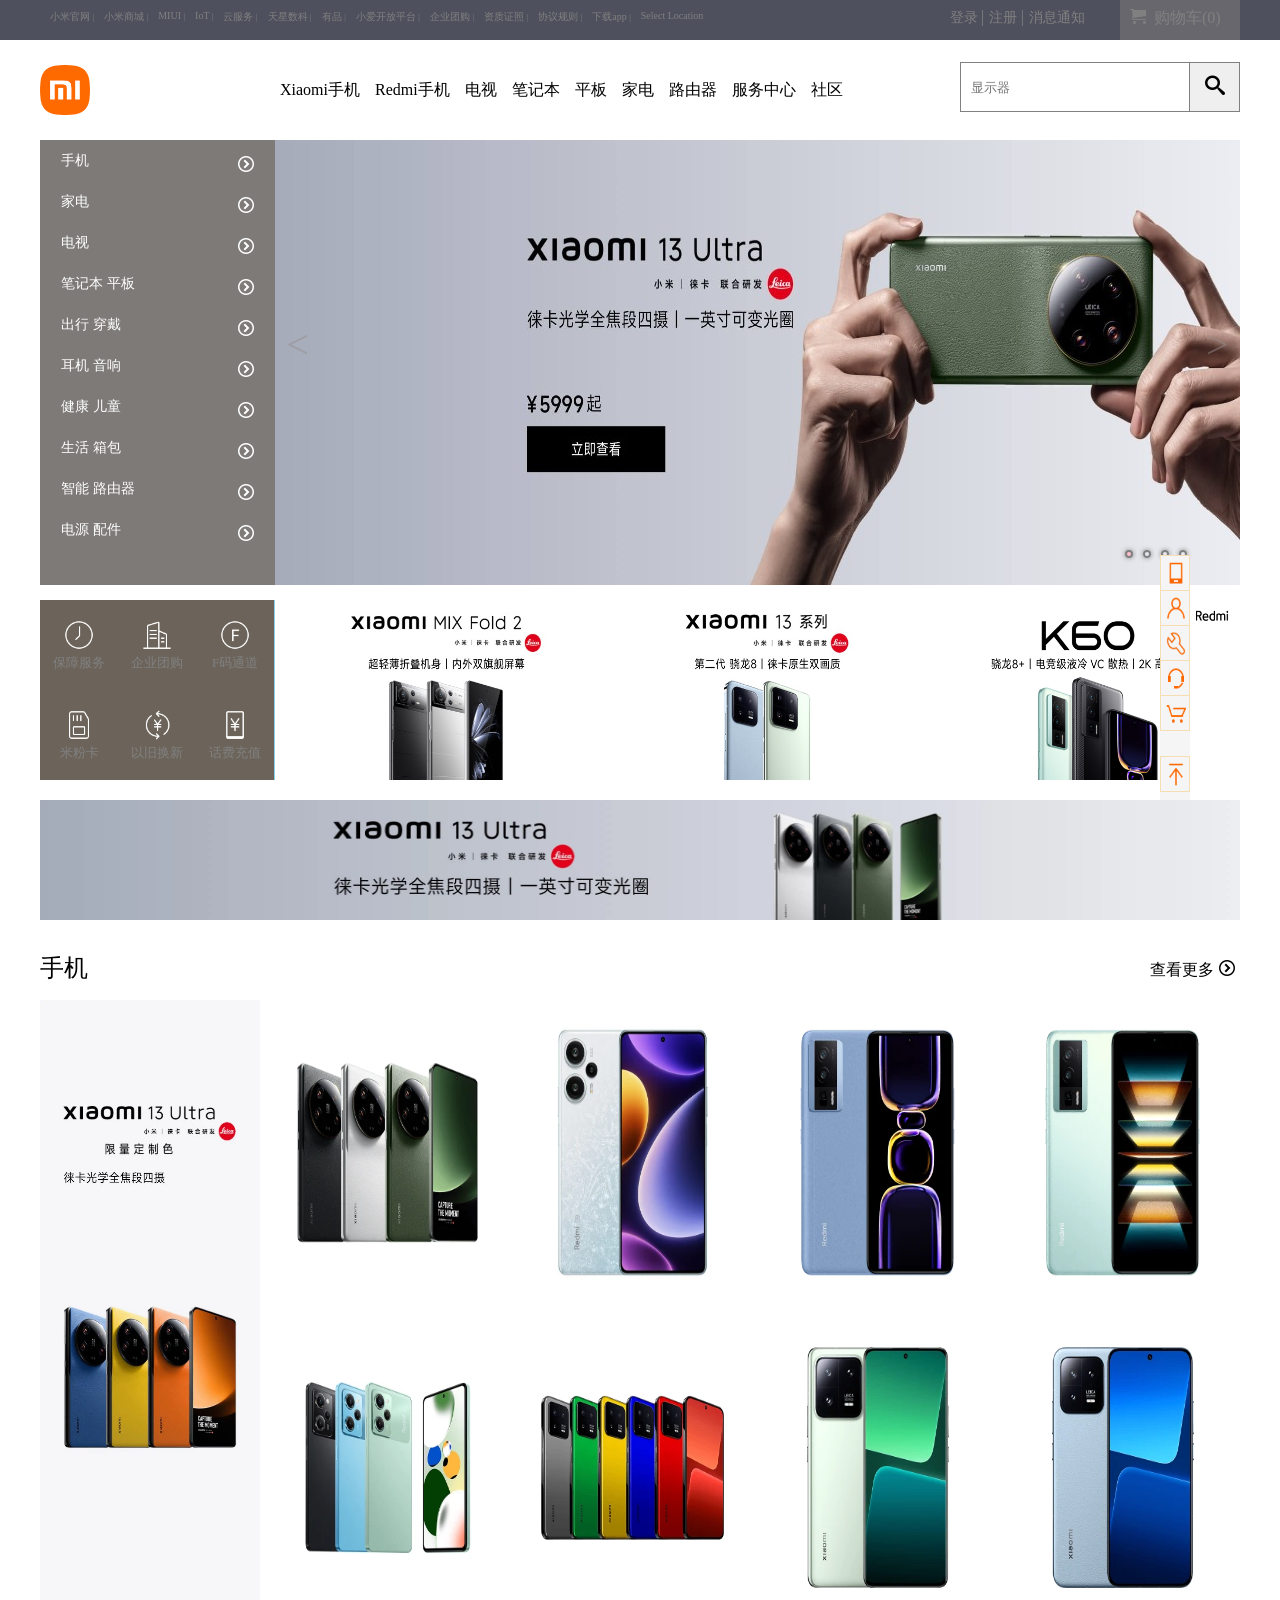
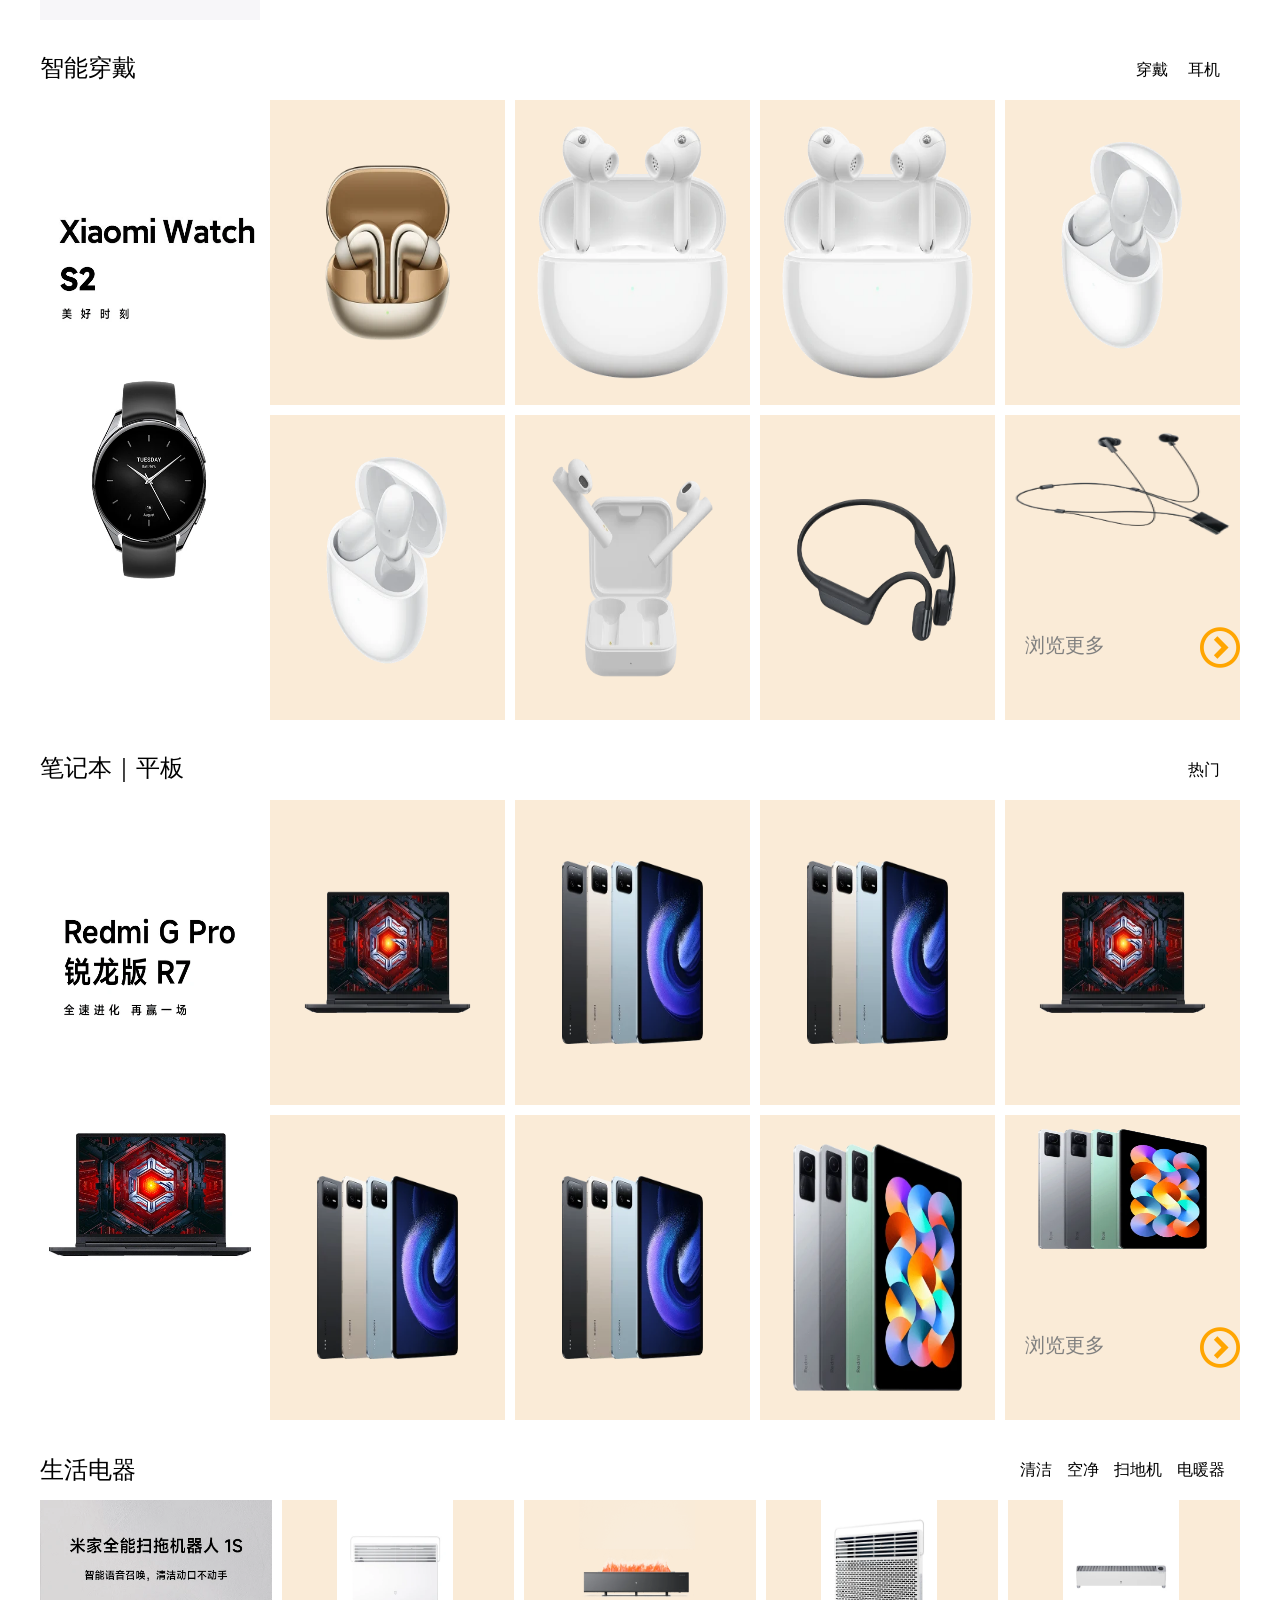
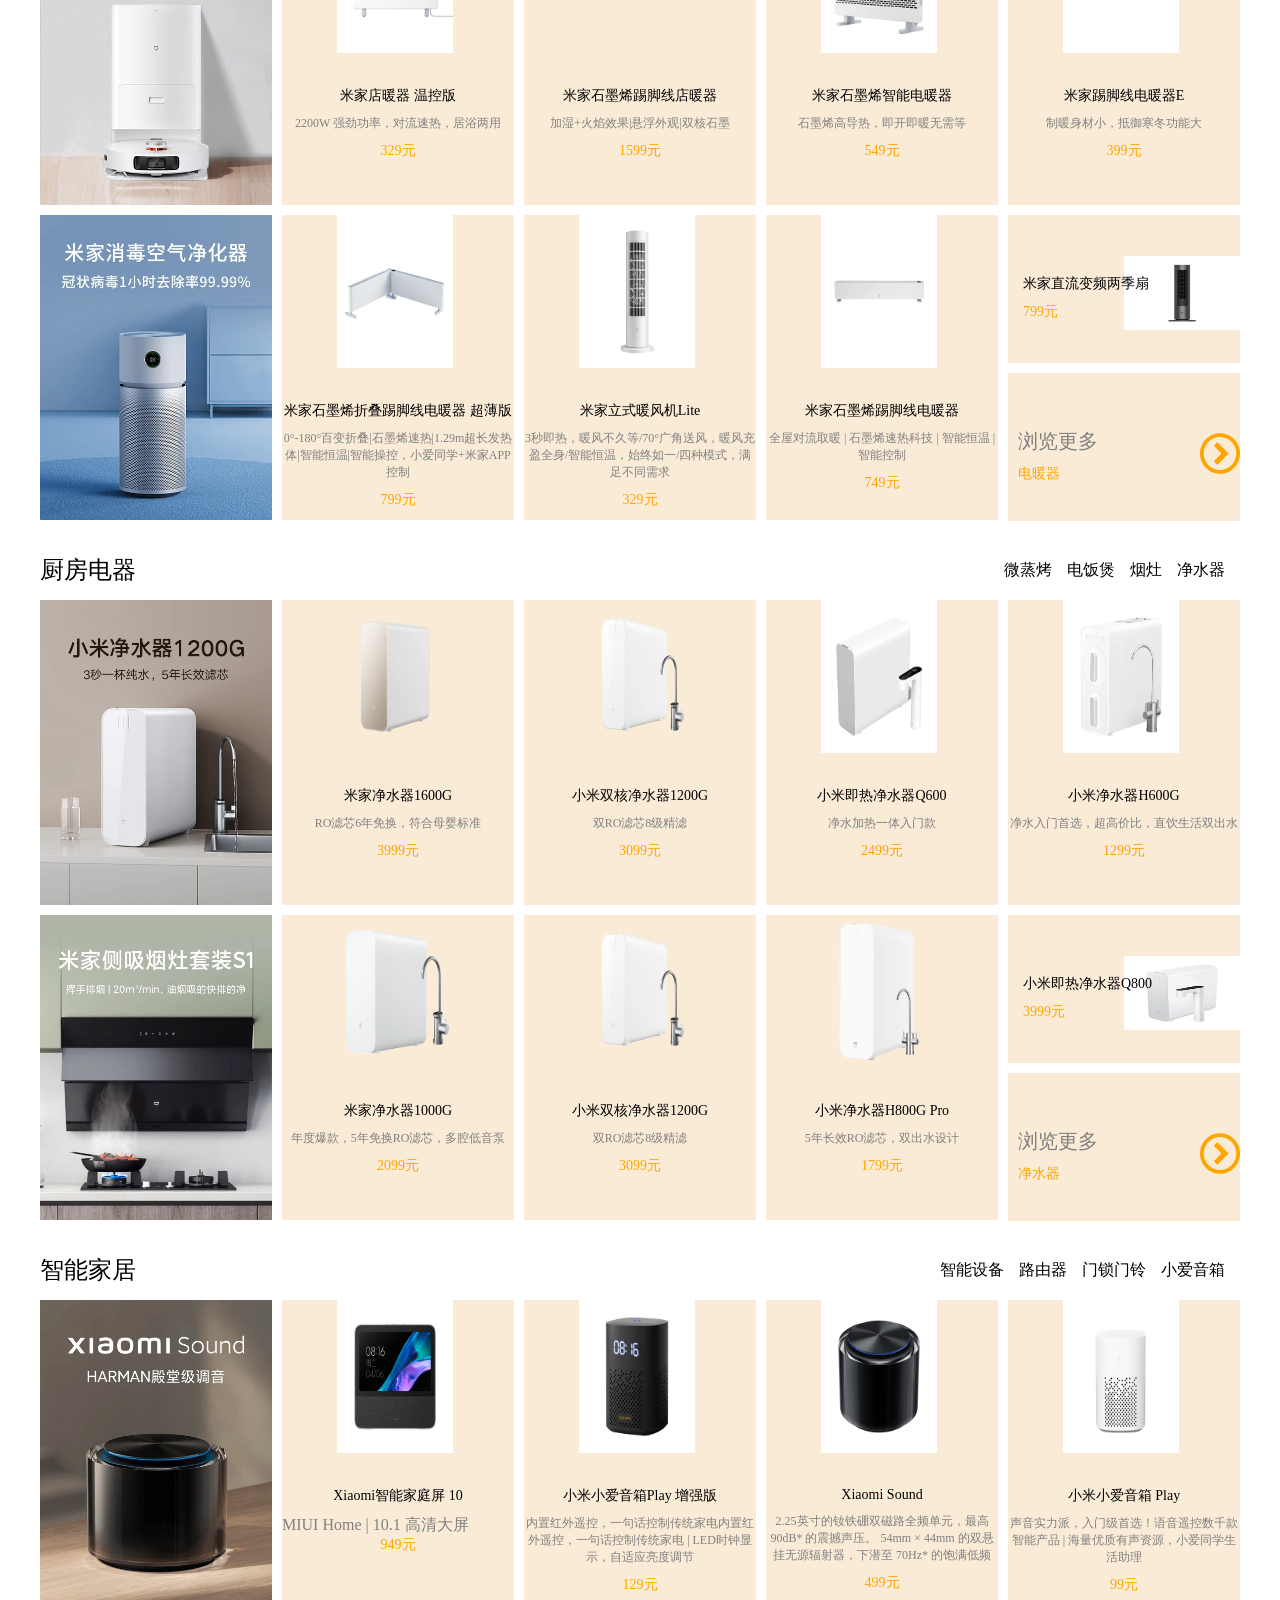
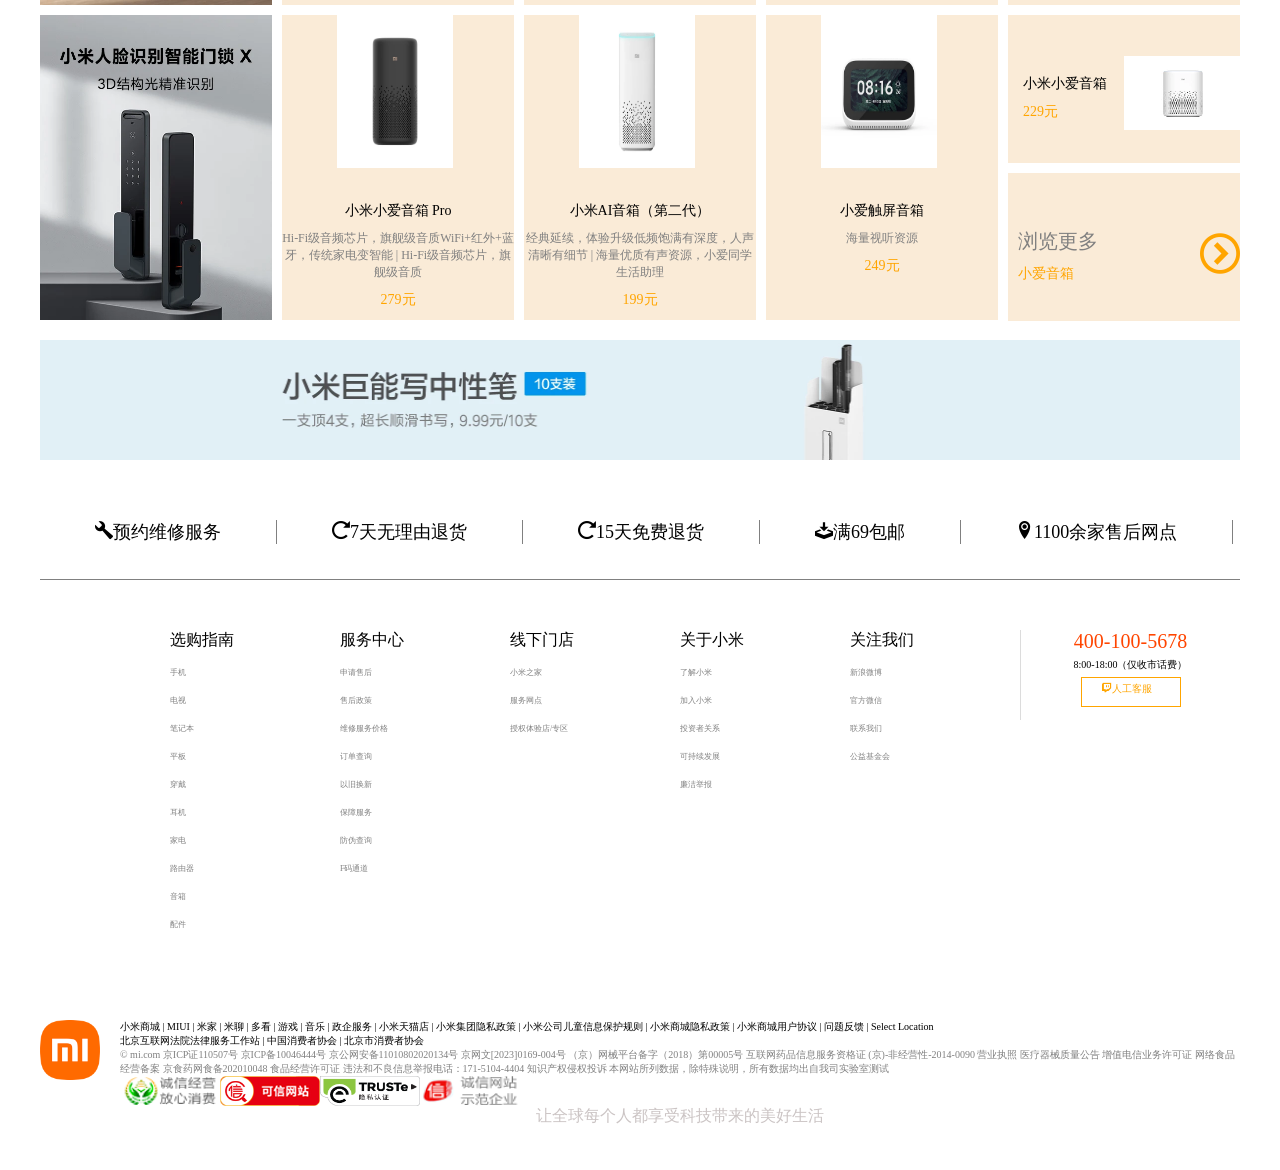
==== index.html @ 514ffabf "first add files first add files" ====
<!DOCTYPE html>
<html lang="en">
<head>
    <meta charset="UTF-8">
    <meta http-equiv="X-UA-Compatible" content="IE=edge">
    <meta name="viewport" content="width=device-width, initial-scale=1.0">
    <title>小米商城</title>
    <!-- favicon图标的制作和引入 -->
    <link rel="shortcut icon" href="favicon.ico" />
    <!-- 引入css -->
    <link rel="stylesheet" href="css/base.css">
    <link rel="stylesheet" href="css/common.css">
    <style>
        
    </style>
</head>
<body>
    <!-- 第一行：快捷导航 -->
    <div class="shortcut">
        <div class="w shortcut-center">
            <div class="shortcut-left">
                <ul>
                    <li><a href="#">小米官网 </a>|</li>
                    <li><a href="#">小米商城 </a>|</li>
                    <li><a href="#">MIUI </a>|</li>
                    <li><a href="#">IoT </a>|</li>
                    <li><a href="#">云服务 </a>|</li>
                    <li><a href="#">天星数科 </a>|</li>
                    <li><a href="#">有品 </a>|</li>
                    <li><a href="#">小爱开放平台 </a>|</li>
                    <li><a href="#">企业团购 </a>|</li>
                    <li><a href="#">资质证照 </a>|</li>
                    <li><a href="#">协议规则 </a>|</li>
                    <li><a href="#">下载app </a>|</li>
                    <li><a href="#">Select Location </a></li>
                </ul>
            </div>
             
            <div class="shortcut-sign-in">
                <ul>
                    <li class="fl"><a href="register.html">登录 </a>|</li>
                    <li class="fl"><a href="register.html">注册 </a>|</li>
                    <li class="fl"><a href="#">消息通知</a></li>
                </ul>
            </div>
            
            <div class="shortcut-shopping">
                <a href="#"></a>
            </div> 
        </div>
    </div>
        
    <!-- 第二行：header 头部 -->
    <header class="header w">
        <div class="logo">
            <a href="#"><img src="img/logo.png"></a>
        </div>

        <div class="hotwrods">
            <ul>
                <li><a href="#">Xiaomi手机</a></li>
                <li><a href="#">Redmi手机</a></li>
                <li><a href="#">电视</a></li>
                <li><a href="#">笔记本</a></li>
                <li><a href="#">平板</a></li>
                <li><a href="#">家电</a></li>
                <li><a href="#">路由器</a></li>
                <li><a href="#">服务中心</a></li>
                <li><a href="#">社区</a></li>
            </ul>
        </div>
        <div class="search">
            <form>
                <input type="text" name="search" placeholder="显示器">
                <button></button>
            </form>
        </div>

        <div class="header-sklip">
            <ul>
                <li>
                    <a href="#">
                        <img src="img/下滑菜单/sklip1.webp">
                        <p>Xiaomi 13 Ultra 限量定制色</p>
                        <p>6499元</p>
                    </a>
                </li>
                <li>
                    <a href="#">
                        <img src="img/下滑菜单/sklip2.webp">
                        <p>Xiaomi 13 Ultra</p>
                        <p>5999元</p>
                    </a>
                </li>
                <li>
                    <a href="#">
                        <img src="img/下滑菜单/sklip3.webp">
                        <p>Xiaomi 13</p>
                        <p>3999元</p>
                    </a>
                </li>
                <li>
                    <a href="#">
                        <img src="img/下滑菜单/sklip4.webp">
                        <p>Xiaomi 13 Pro</p>
                        <p>5399元</p>
                    </a>
                </li>
                <li>
                    <a href="#">
                        <img src="img/下滑菜单/sklip5.webp">
                        <p>Xiaomi MIX Fold</p>
                        <p>8999元</p>
                    </a>
                </li>
                <li>
                    <a href="#">
                        <img src="img/下滑菜单/sklip6.webp">
                        <p>Xiaomi Civi 2</p>
                        <p>2999元</p>
                    </a>
                </li>
            </ul>
        </div>
    </header>

    <!-- 第三行：nav导航 -->
    <nav class="nav w">
        <div class="nav-words">
            <ul>
                <li><a href="#">手机</a></li>
                <li><a href="#">家电</a></li>
                <li><a href="#">电视</a></li>
                <li><a href="#">笔记本 平板</a></li>
                <li><a href="#">出行 穿戴</a></li>
                <li><a href="#">耳机 音响</a></li>
                <li><a href="#">健康 儿童</a></li>
                <li><a href="#">生活 箱包</a></li>
                <li><a href="#">智能 路由器</a></li>
                <li><a href="#">电源 配件</a></li>
            </ul>
            </div>
        </div>

        <div class="nav-bg">
            <a href="#">
                <div class="box1 fl">&lt;</div>
                <div class="box2 fr">&gt;</div>
                <ul>
                    <li></li>
                    <li></li>
                    <li></li>
                    <li></li>
                </ul>
            </a>
        </div>
    </nav>

    <!-- 第四行：服务 -->
    <div class="service w">
        <div class="service-left">
            <ul>
                <li><a href="#"><img src="img/手机/保障服务.png"><br>保障服务</a></li>
                <li><a href="#"><img src="img/手机/企业团购.png"><br>企业团购</a></li>
                <li><a href="#"><img src="img/手机/F码通道.png"><br>F码通道</a></li>
                <li><a href="#"><img src="img/手机/米粉卡.png"><br>米粉卡</a></li>
                <li><a href="#"><img src="img/手机/以旧换新.png"><br>以旧换新</a></li>
                <li><a href="#"><img src="img/手机/话费充值.png"><br>话费充值</a></li>
            </ul>
        </div>

        <div class="service-right">
            <div><a href="#"><img src="img/手机/手机1.jpeg"></a></div>
            <div><a href="#"><img src="img/手机/手机2.jpeg"></a></div>
            <div><a href="#"><img src="img/手机/手机3.jpeg"></a></div>
        </div>
    </div>

    <!-- 第五行：长手机条(内容分隔图片) -->
    <div class="divide w">
        <a href="#"><img src="img/手机/手机4.webp" alt=""></a>
    </div>

    <!-- 第六行：手机专栏   商品 -->
    <div class="goods w">
        <div class="title1">
            <h2>手机 <a href="#">查看更多</a></h2>
        </div>

        <div class="gooods-box1">
            <div class="box1-left">
                <a href="#"><img src="img/手机/手机5.webp" alt=""></a>
            </div>
            <div class="box1-right">
                <div><a href="#"><img src="img/手机/手机6.webp"></a></div>
                <div><a href="#"><img src="img/手机/手机7.webp"></a></div>
                <div><a href="#"><img src="img/手机/手机8.webp"></a></div>
                <div><a href="#"><img src="img/手机/手机9.webp"></a></div>
                <div><a href="#"><img src="img/手机/手机10.webp"></a></div>
                <div><a href="#"><img src="img/手机/手机11.webp"></a></div>
                <div><a href="#"><img src="img/手机/手机12.webp"></a></div>
                <div><a href="#"><img src="img/手机/手机13.webp"></a></div>
            </div>
        </div>
    </div>

    <!-- 第七行：智能穿戴 -->
    <div class="goods w">
        <div class="title2">
            <h2>智能穿戴
                <a href="#">耳机</a>
                <a href="#">穿戴</a>
            </h2>
        </div>
    
        <div class="gooods-box2">
            <div class="box2-left">
                <a href="#"><img src="img/智能穿戴/智能穿戴1.png" alt=""></a>
            </div>
            <div class="box2-right">
                <div class="box2-right-small"><a href="#"><img src="img/智能穿戴/智能穿戴2.png"></a></div>
                <div class="box2-right-small"><a href="#"><img src="img/智能穿戴/智能穿戴3.png"></a></div>
                <div class="box2-right-small"><a href="#"><img src="img//智能穿戴/智能穿戴3.png"></a></div>
                <div class="box2-right-small"><a href="#"><img src="img//智能穿戴/智能穿戴5.png"></a></div>
                <div class="box2-right-small"><a href="#"><img src="img//智能穿戴/智能穿戴5.png"></a></div>
                <div class="box2-right-small"><a href="#"><img src="img//智能穿戴/智能穿戴7.webp"></a></div>
                <div class="box2-right-small"><a href="#"><img src="img//智能穿戴/智能穿戴8.webp"></a></div>
                <div class="box2-right-small">
                    <div class="box2-right-small-last1"><a href="#"><img src="img/智能穿戴/智能穿戴9.webp"></a></div>
                    <div class="box2-right-small-last2">
                        <div><a href="#">浏览更多</a></div>
                    </div>
                </div>
            </div>
        </div>
    </div>

    <!-- 第八行：笔记本｜平板 -->
    <div class="goods w">
        <div class="title2">
            <h2>笔记本｜平板
                <a href="#">热门</a>
            </h2>
        </div>
    
        <div class="gooods-box2">
            <div class="box2-left">
                <a href="#"><img src="img/笔记本、平板/笔记本、平板1.webp" alt=""></a>
            </div>
            <div class="box2-right">
                <div class="box2-right-small"><a href="#"><img src="img/笔记本、平板/笔记本、平板2.webp"></a></div>
                <div class="box2-right-small"><a href="#"><img src="img/笔记本、平板/笔记本、平板3.webp"></a></div>
                <div class="box2-right-small"><a href="#"><img src="img/笔记本、平板/笔记本、平板4.webp"></a></div>
                <div class="box2-right-small"><a href="#"><img src="img/笔记本、平板/笔记本、平板2.webp"></a></div>
                <div class="box2-right-small"><a href="#"><img src="img/笔记本、平板/笔记本、平板3.webp"></a></div>
                <div class="box2-right-small"><a href="#"><img src="img/笔记本、平板/笔记本、平板4.webp"></a></div>
                <div class="box2-right-small"><a href="#"><img src="img/笔记本、平板/笔记本、平板8.webp"></a></div>
                <div class="box2-right-small">
                    <div class="box2-right-small-last1"><a href="#"><img src="img/笔记本、平板/笔记本、平板8.webp"></a></div>
                    <div class="box2-right-small-last2">
                        <div><a href="#">浏览更多</a></div>
                    </div>
                </div>
            </div>
        </div>
    </div>

    <!-- 第九行：家电 -->
    <!-- 第十行：生活电器 -->
    <div class="goods w">
        <div class="title-商品">
            <h2 >生活电器
                <a href="#">电暖器</a>
                <a href="#">扫地机</a>
                <a href="#">空净</a>
                <a href="#">清洁</a>
            </h2>
        </div>
        <div class="goods-content">
            <div class="small-total"><a href="#"><img src="img/生活电器/生活电器1.webp"></a></div>
            <div class="content-box">
                <a href="#">
                    <img src="img/生活电器/生活电器2.webp">
                    <h3>米家店暖器 温控版</h3>
                    <p>2200W 强劲功率，对流速热，居浴两用</p>
                    <p>329元</p>
                </a>
            </div>
            <div class="content-box">
                <a href="#"><img src="img/生活电器/生活电器3.webp">
                    <h3>米家石墨烯踢脚线店暖器</h3>
                    <p>加湿+火焰效果|悬浮外观|双核石墨</p>
                    <p>1599元</p>
                </a>
            </div>
            <div class="content-box">
                <a href="#"><img src="img/生活电器/生活电器4.webp">
                    <h3>米家石墨烯智能电暖器</h3>
                    <p>石墨烯高导热，即开即暖无需等</p>
                    <p>549元</p>
                </a>
            </div>
            <div class="content-box">
                <a href="#"><img src="img/生活电器/生活电器5.webp">
                    <h3>米家踢脚线电暖器E</h3>
                    <p>制暖身材小，抵御寒冬功能大</p>
                    <p>399元</p>
                </a>
            </div>
            <div class="small-total"><a href="#"><img src="img/生活电器/生活电器6.webp"></a></div>
            <div class="content-box">
                <a href="#"><img src="img/生活电器/生活电器7.webp">
                    <h3>米家石墨烯折叠踢脚线电暖器 超薄版</h3>
                    <p>0°-180°百变折叠|石墨烯速热|1.29m超长发热体|智能恒温|智能操控，小爱同学+米家APP控制</p>
                    <p>799元</p>
                </a>
            </div>
            <div class="content-box">
                <a href="#"><img src="img/生活电器/生活电器8.webp">
                    <h3>米家立式暖风机Lite</h3>
                    <p>3秒即热，暖风不久等/70°广角送风，暖风充盈全身/智能恒温，始终如一/四种模式，满足不同需求</p>
                    <p>329元</p>
                </a>
            </div>
            <div class="content-box">
                <a href="#"><img src="img/生活电器/生活电器9.webp">
                    <h3>米家石墨烯踢脚线电暖器</h3>
                    <p>全屋对流取暖 | 石墨烯速热科技 | 智能恒温 | 智能控制</p>
                    <p>749元</p>
                </a>
            </div>
            <div class="content-box">
                <div class="content-box-div1">
                    <a href="#">
                        <p>米家直流变频两季扇</p>
                        <p>799元</p>
                        <img src="img/生活电器/生活电器10.webp">
                    </a>
                </div>
                <div class="content-box-div2">
                    <a href="#">
                        <p>浏览更多</p>
                        <p>电暖器</p>
                    </a>
                </div>
            </div>
        </div>
    </div>
    <!-- 第十一行：厨房电器 -->
    <div class="goods w">
        <div class="title-商品">
            <h2>厨房电器
                <a href="#">净水器</a>
                <a href="#">烟灶</a>
                <a href="#">电饭煲</a>
                <a href="#">微蒸烤</a>
            </h2>
        </div>
        <div class="goods-content">
            <div class="small-total"><a href="#"><img src="img/厨房电器/厨房电器1.webp"></a></div>
            <div class="content-box">
                <a href="#">
                    <img src="img/厨房电器/厨房电器2.webp">
                    <h3>米家净水器1600G</h3>
                    <p>RO滤芯6年免换，符合母婴标准</p>
                    <p>3999元</p>
                </a>
            </div>
            <div class="content-box">
                <a href="#"><img src="img/厨房电器/厨房电器3.webp">
                    <h3>小米双核净水器1200G</h3>
                    <p>双RO滤芯8级精滤</p>
                    <p>3099元</p>
                </a>
            </div>
            <div class="content-box">
                <a href="#"><img src="img/厨房电器/厨房电器4.webp">
                    <h3>小米即热净水器Q600</h3>
                    <p>净水加热一体入门款</p>
                    <p>2499元</p>
                </a>
            </div>
            <div class="content-box">
                <a href="#"><img src="img/厨房电器/厨房电器5.webp">
                    <h3>小米净水器H600G</h3>
                    <p>净水入门首选，超高价比，直饮生活双出水</p>
                    <p>1299元</p>
                </a>
            </div>
            <div class="small-total"><a href="#"><img src="img/厨房电器/厨房电器6.webp"></a></div>
            <div class="content-box">
                <a href="#"><img src="img/厨房电器/厨房电器7.webp">
                    <h3>米家净水器1000G</h3>
                    <p>年度爆款，5年免换RO滤芯，多腔低音泵</p>
                    <p>2099元</p>
                </a>
            </div>
            <div class="content-box">
                <a href="#"><img src="img/厨房电器/厨房电器8.webp">
                    <h3>小米双核净水器1200G</h3>
                    <p>双RO滤芯8级精滤</p>
                    <p>3099元</p>
                </a>
            </div>
            <div class="content-box">
                <a href="#"><img src="img/厨房电器/厨房电器9.webp">
                    <h3>小米净水器H800G Pro</h3>
                    <p>5年长效RO滤芯，双出水设计</p>
                    <p>1799元</p>
                </a>
            </div>
            <div class="content-box">
                <div class="content-box-div1">
                    <a href="#">
                        <p>小米即热净水器Q800</p>
                        <p>3999元</p>
                        <img src="img/厨房电器/厨房电器10.webp">
                    </a>
                </div>
                <div class="content-box-div2">
                    <a href="#">
                        <p>浏览更多</p>
                        <p>净水器</p>
                    </a>
                </div>
            </div>
        </div>
    </div>
    <!-- 第十二行：智能家居 -->
    <div class="goods w">
        <div class="title-商品">
            <h2>智能家居
                <a href="#">小爱音箱</a>
                <a href="#">门锁门铃</a>
                <a href="#">路由器</a>
                <a href="#">智能设备</a>
            </h2>
        </div>
        <div class="goods-content">
            <div class="small-total"><a href="#"><img src="img/智能家居/智能家居1.webp"></a></div>
            <div class="content-box">
                <a href="#">
                    <img src="img/智能家居/智能家居2.webp">
                    <h3>Xiaomi智能家庭屏 10</h3>
                    <p></p>MIUI Home | 10.1 高清大屏
                    <p>949元</p>
                </a>
            </div>
            <div class="content-box">
                <a href="#"><img src="img/智能家居/智能家居3.webp">
                    <h3>小米小爱音箱Play 增强版</h3>
                    <p>内置红外遥控，一句话控制传统家电内置红外遥控，一句话控制传统家电 | LED时钟显示，自适应亮度调节</p>
                    <p>129元</p>
                </a>
            </div>
            <div class="content-box">
                <a href="#"><img src="img/智能家居/智能家居4.webp">
                    <h3>Xiaomi Sound</h3>
                    <p>2.25英寸的钕铁硼双磁路全频单元，最高 90dB* 的震撼声压。
                    54mm × 44mm 的双悬挂无源辐射器，下潜至 70Hz* 的饱满低频</p>
                    <p>499元</p>
                </a>
            </div>
            <div class="content-box">
                <a href="#"><img src="img/智能家居/智能家居5.webp">
                    <h3>小米小爱音箱 Play</h3>
                    <p>声音实力派，入门级首选！语音遥控数千款智能产品 | 海量优质有声资源，小爱同学生活助理</p>
                    <p>99元</p>
                </a>
            </div>
            <div class="small-total"><a href="#"><img src="img/智能家居/智能家居6.webp"></a></div>
            <div class="content-box">
                <a href="#"><img src="img/智能家居/智能家居7.webp">
                    <h3>小米小爱音箱 Pro</h3>
                    <p>Hi-Fi级音频芯片，旗舰级音质WiFi+红外+蓝牙，传统家电变智能 | Hi-Fi级音频芯片，旗舰级音质</p>
                    <p>279元</p>
                </a>
            </div>
            <div class="content-box">
                <a href="#"><img src="img/智能家居/智能家居8.webp">
                    <h3>小米AI音箱（第二代）</h3>
                    <p>经典延续，体验升级低频饱满有深度，人声清晰有细节 | 海量优质有声资源，小爱同学生活助理</p>
                    <p>199元</p>
                </a>
            </div>
            <div class="content-box">
                <a href="#"><img src="img/智能家居/智能家居9.webp">
                    <h3>小爱触屏音箱</h3>
                    <p>海量视听资源</p>
                    <p>249元</p>
                </a>
            </div>
            <div class="content-box">
                <div class="content-box-div1">
                    <a href="#">
                        <p>小米小爱音箱</p>
                        <p>229元</p>
                        <img src="img/智能家居/智能家居10.webp">
                    </a>
                </div>
                <div class="content-box-div2">
                    <a href="#">
                        <p>浏览更多</p>
                        <p>小爱音箱</p>
                    </a>
                </div>
            </div>
        </div>
    </div>

    <!-- 第十三行：小米巨能写中性笔(内容分隔图片) -->
    <div class="divide w">
        <a href="#"><img src="img/pen.webp" alt=""></a>
    </div>

    <!-- 第十四行：尾部footer -->
    <div class="footer w">
        <!-- 底部服务模块 -->
        <div class="mod_service">
            <div>
                <ul>
                    <li><a href="#">预约维修服务</a></li>
                    <li><a href="#">7天无理由退货</a></li>
                    <li><a href="#">15天免费退货</a></li>
                    <li><a href="#">满69包邮</a></li>
                    <li><a href="#">1100余家售后网点</a></li>
                </ul>
            </div>
        </div>

        <!-- 底部帮助模块 -->
        <div class="mod_help">
            <dl class="col-links">
                <dt>选购指南</dt>
                <dd><a href="#">手机</a></dd>
                <dd><a href="#">电视</a></dd>
                <dd><a href="#">笔记本</a></dd>
                <dd><a href="#">平板</a></dd>
                <dd><a href="#">穿戴</a></dd>
                <dd><a href="#">耳机</a></dd>
                <dd><a href="#">家电</a></dd>
                <dd><a href="#">路由器</a></dd>
                <dd><a href="#">音箱</a></dd>
                <dd><a href="#">配件</a></dd>
            </dl>

            <dl class="col-links">
                <dt>服务中心</dt>
                <dd><a href="#">申请售后</a></dd>
                <dd><a href="#">售后政策</a></dd>
                <dd><a href="#">维修服务价格</a></dd>
                <dd><a href="#">订单查询</a></dd>
                <dd><a href="#">以旧换新</a></dd>
                <dd><a href="#">保障服务</a></dd>
                <dd><a href="#">防伪查询</a></dd>
                <dd><a href="#">F码通道</a></dd>
            </dl>

            <dl class="col-links">
                <dt>线下门店</dt>
                <dd><a href="#">小米之家</a></dd>
                <dd><a href="#">服务网点</a></dd>
                <dd><a href="#">授权体验店/专区</a></dd>
            </dl>

            <dl class="col-links">
                <dt>关于小米</dt>
                <dd><a href="#">了解小米</a></dd>
                <dd><a href="#">加入小米</a></dd>
                <dd><a href="#">投资者关系</a></dd>
                <dd><a href="#">可持续发展</a></dd>
                <dd><a href="#">廉洁举报</a></dd>
            </dl>
            
            <dl class="col-links">
                <dt>关注我们</dt>
                <dd><a href="#">新浪微博</a></dd>
                <dd><a href="#">官方微信</a></dd>
                <dd><a href="#">联系我们</a></dd>
                <dd><a href="#">公益基金会</a></dd>
            </dl>

            <div class="col-contact">
                <p>400-100-5678</p>
                <p>8:00-18:00（仅收市话费）</p>
                <div><a href="#">人工客服</a></div>
            </div>
        </div>

        <!-- 底部版权模块 -->
        <div class="mod_copyright">
            <div class="logo2"><img src="img/logo.png"></div>
            <div class="copyright-link">
                <p class="sites">
                    <a href="#">小米商城</a> |
                    <a href="#">MIUI</a> |
                    <a href="#">米家</a> |
                    <a href="#">米聊</a> |
                    <a href="#">多看</a> |
                    <a href="#">游戏</a> |
                    <a href="#">音乐</a> |
                    <a href="#">政企服务</a> |
                    <a href="#">小米天猫店</a> |
                    <a href="#">小米集团隐私政策</a> |
                    <a href="#">小米公司儿童信息保护规则</a> |
                    <a href="#">小米商城隐私政策</a> |
                    <a href="#">小米商城用户协议</a> |
                    <a href="#">问题反馈</a> |
                    <a href="#">Select Location</a>
                </p>
                <p class="sites">
                    <a href="#">北京互联网法院法律服务工作站</a> |
                    <a href="#">中国消费者协会</a> |
                    <a href="#">北京市消费者协会</a>
                </p>
                <p class="sites">
                    © mi.com 京ICP证110507号 京ICP备10046444号 京公网安备11010802020134号 京网文[2023]0169-004号
                    （京）网械平台备字（2018）第00005号 互联网药品信息服务资格证 (京)-非经营性-2014-0090 营业执照 医疗器械质量公告
                    增值电信业务许可证 网络食品经营备案 京食药网食备202010048 食品经营许可证
                    违法和不良信息举报电话：171-5104-4404 知识产权侵权投诉 本网站所列数据，除特殊说明，所有数据均出自我司实验室测试
                </p>
                <div class="copyright-imgs">
                    <a href="#"><img src="img/版权/copyright1.png"></a>
                    <a href="#"><img src="img/版权/copyright2.png"></a>
                    <a href="#"><img src="img/版权/copyright3.png"></a>
                    <a href="#"><img src="img/版权/copyright4.png"></a>
                </div>
                <p>让全球每个人都享受科技带来的美好生活</p>
            </div>
        </div>
    </div>
    
    <!-- 固定定位模块： -->
    <div class="fix-box">
        <ul>
            <li><a href="#"><img src="img/固定定位图片/固定1.png"></a></li>
            <li><a href="#"><img src="img/固定定位图片/固定2.png"></a></li>
            <li><a href="#"><img src="img/固定定位图片/固定3.png"></a></li>
            <li><a href="#"><img src="img/固定定位图片/固定4.png"></a></li>
            <li><a href="#"><img src="img/固定定位图片/固定5.png"></a></li>
            <li><a href="#"><img src="img/固定定位图片/固定6.png"></a></li>
        </ul>
    </div>
    
    
</body>
</html>
---- css/base.css ----
* {
    margin: 0;
    padding: 0;
    box-sizing: border-box;
}
input,
button {
    border: 0;
    outline: none;
}
a {
    color: gray;
    text-decoration: none;
}
li {
    list-style: none;
}

.w {
    width: 1200px;
    margin: 0 auto;
}
.fl {
    float: left;
}
.fr {
    float: right;
}


/* 第一行：快捷导航 */
.shortcut {
    width: 100%;
    height: 40px;
    background-color: rgb(78, 81, 93);
}
.shortcut-center {
    position: relative;
    height: 100%;
    /* background-color: blue; */
}
.shortcut .shortcut-left {
    position: absolute;
    top: 10px;
    /* background-color: pink; */
}
.shortcut .shortcut-left li {
    float: left;
    margin-left: 10px;
    font-size: 8px;
    color: gray;
}
.shortcut .shortcut-left li a {
    font-size: 10px;
    text-align: center;
}
.shortcut-sign-in {
    position: absolute;
    right: 150px;
    top: 8px;
}
.shortcut-sign-in li {
    float: left;
    margin-right: 5px;
    color: gray;
}
.shortcut-sign-in a {
    font-size: 14px;
}
.shortcut-shopping {
    position: relative;
    float: right;
    /* background-color: pink; */
    background-color: rgb(105, 103, 110);
    width: 120px;
    height: 100%;
}
.shortcut-shopping a::after {
    content: " 购物车(0)";
    font-family: 'icomoon';
}
.shortcut-shopping a {
    position: absolute;
    top: 8px;
    left: 10px;
}
.shortcut-shopping:hover {
    background-color: white;
}
.shortcut-center .shortcut-shopping a:hover {
    color: red;
}
.shortcut-center a:hover {
    color: white;
}


/* 第二行：header 头部 */
.header {
    position: relative;
    /* background-color: pink; */
    height: 100px;
}
.logo {
    position: absolute;
    top: 25px;
    /* background-color: skyblue; */
    width: 50px;
    height: 50px;
}
.logo img {
    width: 100%;
    height: 100%;
}
.header .hotwrods {
    position: absolute;
    left: 240px;
    top: 40px;
}
.header .hotwrods li {
    float: left;
    margin-right: 15px;
}
.header .hotwrods li a {
    color: black;
}
.header .hotwrods a:hover {
    color: orangered;
}
.search {
    position: absolute;
    top: 22px;
    right: 0;
    width: 280px;
    height: 50px;
    background-color: skyblue;
}
.search input {
    height: 50px;
    width: 230px;
    border: 1px gray solid;
    padding-left: 10px;
}
.search input:hover {
    border-color: orange;
}
.search button {
    float: right;
    width: 50px;
    height: 50px;
    border: 1px gray solid;
    font-size: 20px;
    border-left: 0;
}
.search button::after {
    content: "";
    font-family: 'icomoon';
}
.search button:hover {
    background-color: orange;
    color: white;
}

.header-sklip {
    position: absolute;
    top: 100px;
    width: 100%;
    background-color: whitesmoke;
    height: 0px;
    overflow: hidden;
    transition: all .5s;
}

.header:hover .header-sklip {
    overflow: hidden;
    height: 200px;
    border-top: 1px solid gray;
}

.header-sklip ul {
    transition: all .5s;
}

.header-sklip ul li {
    float: left;
    width: 100px;
    height: 200px;
    /* background-color: pink; */
    margin: 0 50px;
}

.header-sklip ul li img {
    width: 200px;
    height: 140px;
    border-right: 1px solid gray;
    margin-left: -40px;
}

.header-sklip ul li:nth-child(6) img {
    border-right: 0;
}

.header-sklip ul li p {
    display: inline-block;
    font-size: 12px;
    color: black;
    margin-left: 15px;
}

.header-sklip ul li p:last-child {
    color: orangered;
    margin-left: 25px;
}


/* 第三行：nav导航 */
.nav {
    height: 445px;
    background-color: skyblue;
}
.nav .nav-words {
    float: left;
    width: 235px;
    height: 100%;
    background-color: rgb(125, 122, 120)
}
.nav .nav-words li {
    padding: 11px;
}
.nav .nav-words li a {
    margin-left: 10px;
    color: white;
    font-size: 14px;
}
.nav .nav-words li:hover {
    background-color: orange;
}
.nav .nav-words a::after {
    content: "";
    font-family: 'icomoon';
    float: right;
    font-size: 16px;
    padding-top: 5px;
    padding-right: 10px;
}
.nav .nav-bg {
    float: right;
    width: 965px;
    height: 100%;
}
.nav .nav-bg a {
    float: right;
    width: 965px;
    height: 100%;
    background: url(../img/bg1.png);
    transition: all 8s;
    animation: bgBecome 15s linear infinite;
}
@keyframes bgBecome {
    0% {
        background: url(../img/bg1.png);
    }
    20% {
        background: url(../img/bg1.png);
    }
    25% {
        background: url(../img/bg2.png);
    }
    45% {
        background: url(../img/bg2.png);
    }
    50% {
        background: url(../img/bg3.png);
    }
    70% {
        background: url(../img/bg3.png);
    }
    75% {
        background: url(../img/bg4.png);
    }
    90% {
        background: url(../img/bg1.png);
    }
    100% {
        background: url(../img/bg1.png);
    }
}
.nav .nav-bg .box1,
.box2 {
    width: 45px;
    height: 80px;
    /* background-color: pink; */
    margin-top: 170px;
    font-size: 40px;
    text-align: center;
    line-height: 70px;
    color: rgb(150, 141, 141, .5);
}
.nav .nav-bg .box1:hover,
.box2:hover {
    background-color: rgb(150, 141, 141, .5);
    color: gray;
}
.nav .nav-bg ul {
    margin-left: 840px;
}
.nav .nav-bg li {
    float: left;
    margin-top: 410px;
    margin-left: 10px;
    width: 8px;
    height: 8px;
    border-radius: 4px;
    border: 2px solid gray;
    box-shadow: 0 0 5px;
}
.nav .nav-bg li:nth-child(1) {
    background-color: pink;
}


/* 第四行：服务 */
.service {
    height: 180px;
    margin-top: 15px;
    /* background-color: seashell; */
}
.service .service-left {
    float: left;
    width: 235px;
    height: 100%;
    background-color: skyblue;
}
.service .service-left li {
    float: left;
    width: 78px;
    height: 90px;
    background-color: rgb(108, 100, 90);
}
.service .service-left li img {
    width: 30px;
    margin-top: 20px;
}
.service .service-left li a {
    display: block;
    text-align: center;
    font-size: 13px;
}
.service-right {
    width: 965px;
    height: 100%;
    /* background-color: skyblue; */
    float: left;
}
.service-right div {
    float: left;
    width: 300px;
    height: 100%;
    background-color: pink;
    margin-left: 21px;
}
.service-right div img {
    width: 300px;
    height: 100%;
}
.service-right div img:hover {
    box-shadow: 0 0 10px 0 gray;
}
.service-left a:hover {
    color: white;
}


/* 第五行：长手机条(内容分隔图片)   第十三行：小米巨能写中性笔(内容分隔图片) */
.divide {
    margin-top: 20px;
    height: 120px;
    background-color: aqua;
}
.divide a img {
    width: 100%;
    height: 100%;
}


/* 第六行：手机专栏(商品) */
.goods {
    margin-top: 20px;
    height: 680px;
    /* background-color: blanchedalmond; */
}
.goods .title1,
.title2 {
    float: left;
    height: 60px;
    width: 100%;
    /* background-color: skyblue; */
}
.goods .title1 h2,
.title2 h2 {
    margin-top: 12px;
    font-weight: normal;
}
.goods .title1 a {
    float: right;
    margin-top: 8px;
    margin-right: 5px;
    font-size: 16px;
    color: black;
}
.goods .title1 a::after {
    content: "";
    font-family: 'icomoon';
    margin-left: 5px;
}
.goods .title1 a:hover {
    color: orangered;
}
.goods .gooods-box1 {
    float: left;
    width: 100%;
    height: 620px;
    /* background-color: pink; */
}

.gooods-box1 .box1-left {
    float: left;
    width: 220px;
    height: 620px;
    /* background-color: purple; */
}
.gooods-box1 .box1-right {
    float: left;
    margin-left: 10px;
    width: 970px;
    height: 100%;
    /* background-color: rebeccapurple; */
    /* 弹性布局： */
    display: flex;
    /* 水平平均对齐 */
    justify-content: space-between;
    /* 换行 */
    flex-wrap: wrap;
    /* 垂直平均对齐 */
    align-content: space-between;
}
.gooods-box1 .box1-right div {
    width: 235px;
    height: 305px;
    /* background-color: burlywood; */
}
.gooods-box1 img {
    width: 100%;
    height: 100%;
}
.gooods-box1 img:hover {
    box-shadow: 0 0 10px 0 gray;
}


/* 第七行：智能穿戴(商品)   第八行：笔记本｜平板(商品) */
.goods .title2 h2 a {
    float: right;
    margin-right: 20px;
    font-size: 16px;
    margin-top: 8px;
    color: black;
}
.goods .title2 h2 a:hover {
    color: orangered;
    text-decoration: underline;
}
.goods .gooods-box2 {
    float: left;
    width: 100%;
    height: 620px;
    /* background-color: pink; */
}
.gooods-box2 .box2-left {
    float: left;
    width: 220px;
    height: 620px;
    /* background-color: purple; */
}
.gooods-box2 .box2-right {
    float: left;
    /* margin-left: 10px; */
    width: 980px;
    height: 100%;
    /* background-color: rebeccapurple; */
}
.gooods-box2 .box2-right .box2-right-small {
    float: left;
    margin-left: 10px;
    width: 235px;
    height: 305px;
    /* background-color: pink; */
}
.gooods-box2 .box2-right .box2-right-small:nth-child(n+5) {
    margin-top: 10px;
}
.box2-right-small-last1,
.box2-right-small-last2 {
    width: 100%;
    height: 148px;
}
.box2-right-small-last2 {
    position: relative;
    margin-top: 9px;
    /* background-color: palegreen; */
}
.box2-right-small-last2 div {
    position: absolute;
    top: 50px;
    font-size: 20px;
    width: 100%;
    height: 50px;
    /* background-color: bisque; */
}
.box2-right-small-last2 div a {
    display: block;
    margin-left: 20px;
    margin-top: 10px;
}
.box2-right-small-last2 div a::after {
    content: "";
    font-family: 'icomoon';
    color: orange;
    font-size: 40px;
    float: right;
    margin-top: -5px;
}
.box2-left div,
.box2-right div {
    background-color: antiquewhite;
}
.gooods-box2 img {
    width: 100%;
    height: 100%;
}
.gooods-box2 img:hover,
.box2-right-small-last2:hover {
    box-shadow: 0 0 10px 0 gray;
}


/* 第十行：生活电器  第十一行：厨房电器  第十二行：智能家居 */
.title-商品 {
    width: 100%;
    height: 60px;
    /* background-color: skyblue; */
}
.title-商品 h2 {
    font-weight: normal;
    line-height: 60px;
}
.title-商品 a {
    float: right;
    font-size: 16px;
    margin-right: 15px;
    color: black;
}
.title-商品 a:hover {
    text-decoration: underline;
    color: orangered;
}
.goods-content {
    width: 100%;
    height: 620px;
    /* background-color: palevioletred; */
}
.goods-content .small-total,
.content-box {
    width: 232px;
    height: 305px;
    float: left;
    /* background-color: blue; */
}
.goods-content .content-box {
    margin-left: 10px;
}
.goods-content div {
    background-color: antiquewhite;
}
.goods-content div:nth-child(n-5) {
    margin-bottom: 10px;
}
.goods-content .content-box img {
    width: 50%;
    height: 50%;
    margin-left: 55px;
}
.goods-content .content-box h3 {
    font-size: 14px;
    text-align: center;
    margin-top: 30px;
    margin-bottom: 10px;
    color: black;
    font-weight: normal;
}
.goods-content .content-box p {
    font-size: 12px;
    text-align: center;
    margin-bottom: 10px;
}
.goods-content .content-box p:last-child {
    font-size: 14px;
    color: orange;
}
.goods-content .small-total img {
    width: 100%;
    height: 100%;
}
.goods-content div:hover {
    box-shadow: 0 0 12px gray;
}
.goods-content .content-box:last-child {
    background-color: transparent;
}
.goods-content .content-box:last-child:hover {
    box-shadow: 0 0 0 0;
}
.content-box .content-box-div1,
.content-box .content-box-div2 {
    width: 100%;
    height: 148px;
    /* background-color: pink; */
    overflow: hidden;
}
.content-box .content-box-div1 p {
    text-align: left;
    margin-left: 15px;
    color: orange;
    font-size: 14px;
}
.content-box-div1 p:nth-child(1) {
    margin-top: 60px;
    color: black;
}
.content-box-div1 img {
    margin-top: -75px;
    float: right;
}
.content-box .content-box-div2 a p {
    text-align: left;
    margin-left: 10px;
    font-size: 20px;
}
.content-box .content-box-div2 a p:nth-child(1) {
    margin-top: 55px;
}
.content-box-div2 a::after {
    content: "";
    font-family: 'icomoon';
    float: right;
    font-size: 40px;
    color: orange;
    margin-top: -60px;
}


/* 第十四行：尾部footer */
.footer {
    height: 680px;
    margin-top: 30px;
    /* background-color: antiquewhite; */
}
.mod_service {
    position: relative;
    width: 100%;
    height: 90px;
    /* background-color: palevioletred; */
    border-bottom: 1px solid gray;
}
.mod_service div {
    position: absolute;
    top: 30px;
    width: 100%;
    /* background-color: purple; */
}
.mod_service li {
    float: left;
    /* background-color: skyblue; */
    border-right: 1px solid gray;
}
.mod_service li a {
    font-size: 18px;
    color: black;
    padding-left: 55px;
    padding-right: 55px;
}
.mod_service li:nth-child(1) a::before {
    content: "";
    font-family: 'icomoon';
}
.mod_service li:nth-child(2) a::before {
    content: "";
    font-family: 'icomoon';
}
.mod_service li:nth-child(3) a::before {
    content: "";
    font-family: 'icomoon';
}
.mod_service li:nth-child(4) a::before {
    content: "";
    font-family: 'icomoon';
}
.mod_service li:nth-child(5) a::before {
    content: "";
    font-family: 'icomoon';
}
.mod_service a:hover {
    color: orange;
}
.mod_help {
    width: 100%;
    height: 400px;
    /* background-color: aqua; */
    overflow: hidden;
}
.mod_help .col-links {
    float: left;
    height: 100%;
    width: 170px;
    /* background-color: pink; */
    margin-top: 50px;
}
.mod_help .col-links:nth-child(1) {
    margin-left: 130px;
}
.mod_help .col-links dt {
    font-size: 16px;
}
.mod_help .col-links dd {
    margin-top: 10px;
}
.mod_help .col-links dd a {
    font-size: 8px;
}
.mod_help .col-links dd a:hover {
    color: orangered;
}
.mod_help .col-contact {
    float: left;
    margin-top: 50px;
    width: 220px;
    height: 90px;
    border-left: 1px gainsboro solid;
    /* background-color: aquamarine; */
}
.mod_help .col-contact p {
    text-align: center;
    margin-bottom: 5px;
}
.mod_help .col-contact p:nth-child(1) {

    color: orangered;
    font-size: 20px;
}
.mod_help .col-contact p:nth-child(2) {
    font-size: 10px;
}
.mod_help .col-contact div {
    margin: 0 auto;
    width: 100px;
    height: 30px;
    border: 1px solid orange;
    /* background-color: white; */
}
.mod_help .col-contact div a {
    font-size: 10px;
    color: orange;
    margin-left: 20px;
}
.mod_help .col-contact div a::before {
    content: "";
    font-family: 'icomoon';
}
.mod_help .col-contact div:hover a,
.mod_help .col-contact div:hover {
    background-color: orange;
    color: white;
}
.mod_copyright {
    margin-top: 40px;
    width: 100%;
    height: 150px;
    /* background-color: beige; */
}
.mod_copyright .logo2 {
    float: left;
    width: 60px;
    height: 60px;
}
.mod_copyright .logo2 img {
    width: 100%;
    height: 100%;
}
.copyright-link {
    width: 1120px;
    height: 100%;
    float: left;
    margin-left: 20px;
    /* background-color: pink; */
}
.copyright-link .sites {
    font-size: 10px;
}
.copyright-link .sites a {
    font-size: 10px;
    color: black;
}
.copyright-link .sites a:hover {
    color: orange;
}
.copyright-link .sites:nth-child(3) {
    color: gray;
}
.copyright-link .copyright-imgs {
    width: 100%;
    height: 30px;
}
.copyright-link .copyright-imgs img {
    float: left;
    width: 100px;
    height: 30px;
}
.copyright-link p:last-child {
    color: rgba(151, 138, 138, 0.5);
    font-size: 16px;
    text-align: center;
}


/* 固定定位模版： */
.fix-box {
    position: fixed;
    right: 90px;
    bottom: 100px;
    width: 30px;
    height: 245px;
    background-color: whitesmoke;
}
.fix-box li {
    border: 1px wheat solid;
}
.fix-box img {
    width: 20px;
    height: 25px;
    margin-left: 5px;
    margin-top: 5px;
}
.fix-box li:last-child {
    margin-top: 25px;
}
.fix-box li:nth-child(-n+4) {
    border-bottom: 0;
}
.fix-box li:hover {
    background-color: blue;
}
---- css/common.css ----
@font-face {
    font-family: 'icomoon';
    src: url('../fonts/icomoon.eot?kqqa7e');
    src: url('../fonts/icomoon.eot?kqqa7e#iefix') format('embedded-opentype'),
        url('../fonts/icomoon.ttf?kqqa7e') format('truetype'),
        url('../fonts/icomoon.woff?kqqa7e') format('woff'),
        url('../fonts/icomoon.svg?kqqa7e#icomoon') format('svg');
    font-weight: normal;
    font-style: normal;
    font-display: block;
}
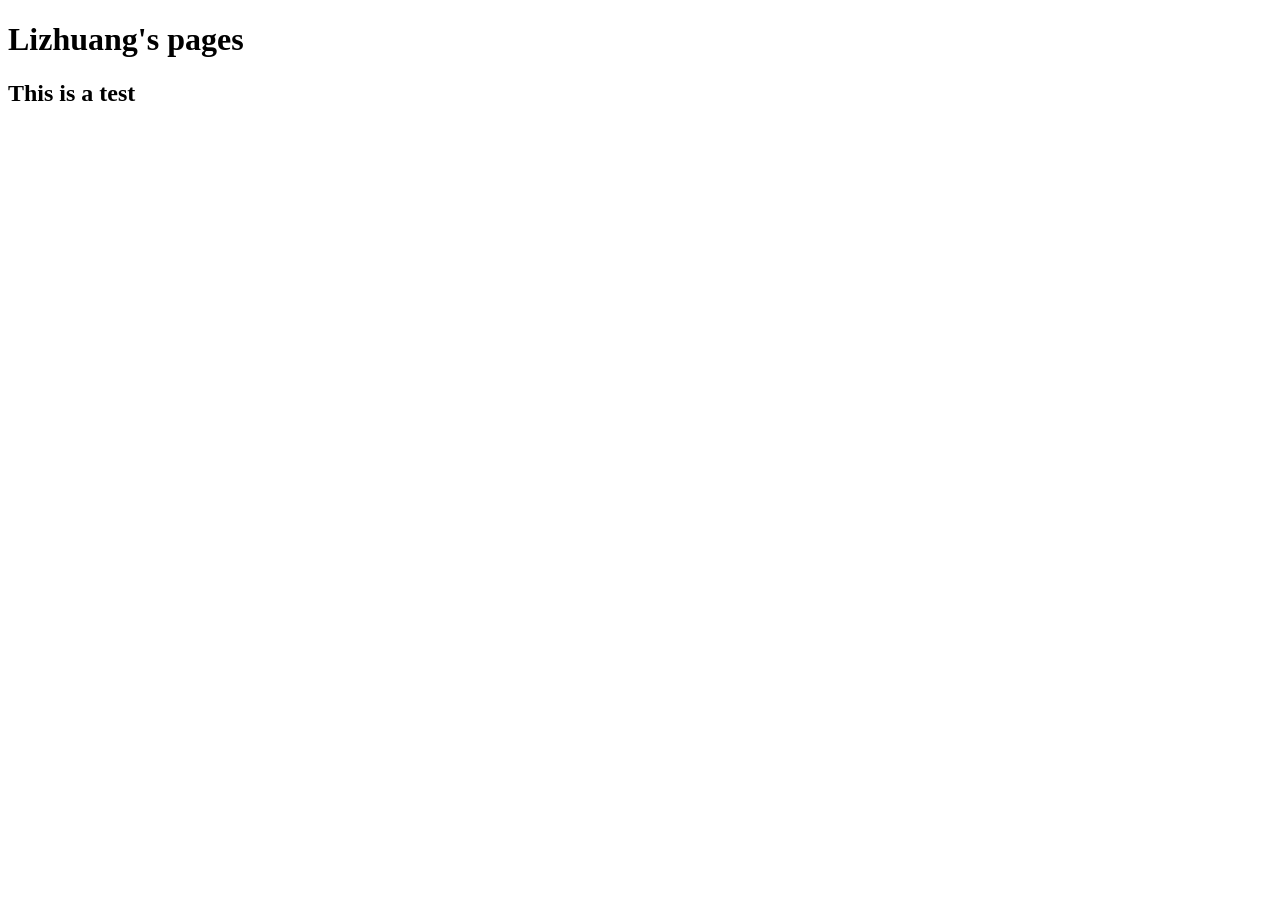
==== commit 94d19b19: "Create index.html" ====
--- a/index.html
+++ b/index.html
@@ -2,646 +2,12 @@
 <html lang="en">
 <head>
     <meta charset="UTF-8">
-    <meta http-equiv="X-UA-Compatible" content="IE=edge">
     <meta name="viewport" content="width=device-width, initial-scale=1.0">
-    <title>小米商城</title>
-    <!-- favicon图标的制作和引入 -->
-    <link rel="shortcut icon" href="favicon.ico" />
-    <!-- 引入css -->
-    <link rel="stylesheet" href="css/base.css">
-    <link rel="stylesheet" href="css/common.css">
-    <style>
-        
-    </style>
+    <title>Document</title>
 </head>
 <body>
-    <!-- 第一行：快捷导航 -->
-    <div class="shortcut">
-        <div class="w shortcut-center">
-            <div class="shortcut-left">
-                <ul>
-                    <li><a href="#">小米官网 </a>|</li>
-                    <li><a href="#">小米商城 </a>|</li>
-                    <li><a href="#">MIUI </a>|</li>
-                    <li><a href="#">IoT </a>|</li>
-                    <li><a href="#">云服务 </a>|</li>
-                    <li><a href="#">天星数科 </a>|</li>
-                    <li><a href="#">有品 </a>|</li>
-                    <li><a href="#">小爱开放平台 </a>|</li>
-                    <li><a href="#">企业团购 </a>|</li>
-                    <li><a href="#">资质证照 </a>|</li>
-                    <li><a href="#">协议规则 </a>|</li>
-                    <li><a href="#">下载app </a>|</li>
-                    <li><a href="#">Select Location </a></li>
-                </ul>
-            </div>
-             
-            <div class="shortcut-sign-in">
-                <ul>
-                    <li class="fl"><a href="register.html">登录 </a>|</li>
-                    <li class="fl"><a href="register.html">注册 </a>|</li>
-                    <li class="fl"><a href="#">消息通知</a></li>
-                </ul>
-            </div>
-            
-            <div class="shortcut-shopping">
-                <a href="#"></a>
-            </div> 
-        </div>
-    </div>
-        
-    <!-- 第二行：header 头部 -->
-    <header class="header w">
-        <div class="logo">
-            <a href="#"><img src="img/logo.png"></a>
-        </div>
-
-        <div class="hotwrods">
-            <ul>
-                <li><a href="#">Xiaomi手机</a></li>
-                <li><a href="#">Redmi手机</a></li>
-                <li><a href="#">电视</a></li>
-                <li><a href="#">笔记本</a></li>
-                <li><a href="#">平板</a></li>
-                <li><a href="#">家电</a></li>
-                <li><a href="#">路由器</a></li>
-                <li><a href="#">服务中心</a></li>
-                <li><a href="#">社区</a></li>
-            </ul>
-        </div>
-        <div class="search">
-            <form>
-                <input type="text" name="search" placeholder="显示器">
-                <button></button>
-            </form>
-        </div>
-
-        <div class="header-sklip">
-            <ul>
-                <li>
-                    <a href="#">
-                        <img src="img/下滑菜单/sklip1.webp">
-                        <p>Xiaomi 13 Ultra 限量定制色</p>
-                        <p>6499元</p>
-                    </a>
-                </li>
-                <li>
-                    <a href="#">
-                        <img src="img/下滑菜单/sklip2.webp">
-                        <p>Xiaomi 13 Ultra</p>
-                        <p>5999元</p>
-                    </a>
-                </li>
-                <li>
-                    <a href="#">
-                        <img src="img/下滑菜单/sklip3.webp">
-                        <p>Xiaomi 13</p>
-                        <p>3999元</p>
-                    </a>
-                </li>
-                <li>
-                    <a href="#">
-                        <img src="img/下滑菜单/sklip4.webp">
-                        <p>Xiaomi 13 Pro</p>
-                        <p>5399元</p>
-                    </a>
-                </li>
-                <li>
-                    <a href="#">
-                        <img src="img/下滑菜单/sklip5.webp">
-                        <p>Xiaomi MIX Fold</p>
-                        <p>8999元</p>
-                    </a>
-                </li>
-                <li>
-                    <a href="#">
-                        <img src="img/下滑菜单/sklip6.webp">
-                        <p>Xiaomi Civi 2</p>
-                        <p>2999元</p>
-                    </a>
-                </li>
-            </ul>
-        </div>
-    </header>
-
-    <!-- 第三行：nav导航 -->
-    <nav class="nav w">
-        <div class="nav-words">
-            <ul>
-                <li><a href="#">手机</a></li>
-                <li><a href="#">家电</a></li>
-                <li><a href="#">电视</a></li>
-                <li><a href="#">笔记本 平板</a></li>
-                <li><a href="#">出行 穿戴</a></li>
-                <li><a href="#">耳机 音响</a></li>
-                <li><a href="#">健康 儿童</a></li>
-                <li><a href="#">生活 箱包</a></li>
-                <li><a href="#">智能 路由器</a></li>
-                <li><a href="#">电源 配件</a></li>
-            </ul>
-            </div>
-        </div>
-
-        <div class="nav-bg">
-            <a href="#">
-                <div class="box1 fl">&lt;</div>
-                <div class="box2 fr">&gt;</div>
-                <ul>
-                    <li></li>
-                    <li></li>
-                    <li></li>
-                    <li></li>
-                </ul>
-            </a>
-        </div>
-    </nav>
-
-    <!-- 第四行：服务 -->
-    <div class="service w">
-        <div class="service-left">
-            <ul>
-                <li><a href="#"><img src="img/手机/保障服务.png"><br>保障服务</a></li>
-                <li><a href="#"><img src="img/手机/企业团购.png"><br>企业团购</a></li>
-                <li><a href="#"><img src="img/手机/F码通道.png"><br>F码通道</a></li>
-                <li><a href="#"><img src="img/手机/米粉卡.png"><br>米粉卡</a></li>
-                <li><a href="#"><img src="img/手机/以旧换新.png"><br>以旧换新</a></li>
-                <li><a href="#"><img src="img/手机/话费充值.png"><br>话费充值</a></li>
-            </ul>
-        </div>
-
-        <div class="service-right">
-            <div><a href="#"><img src="img/手机/手机1.jpeg"></a></div>
-            <div><a href="#"><img src="img/手机/手机2.jpeg"></a></div>
-            <div><a href="#"><img src="img/手机/手机3.jpeg"></a></div>
-        </div>
-    </div>
-
-    <!-- 第五行：长手机条(内容分隔图片) -->
-    <div class="divide w">
-        <a href="#"><img src="img/手机/手机4.webp" alt=""></a>
-    </div>
-
-    <!-- 第六行：手机专栏   商品 -->
-    <div class="goods w">
-        <div class="title1">
-            <h2>手机 <a href="#">查看更多</a></h2>
-        </div>
-
-        <div class="gooods-box1">
-            <div class="box1-left">
-                <a href="#"><img src="img/手机/手机5.webp" alt=""></a>
-            </div>
-            <div class="box1-right">
-                <div><a href="#"><img src="img/手机/手机6.webp"></a></div>
-                <div><a href="#"><img src="img/手机/手机7.webp"></a></div>
-                <div><a href="#"><img src="img/手机/手机8.webp"></a></div>
-                <div><a href="#"><img src="img/手机/手机9.webp"></a></div>
-                <div><a href="#"><img src="img/手机/手机10.webp"></a></div>
-                <div><a href="#"><img src="img/手机/手机11.webp"></a></div>
-                <div><a href="#"><img src="img/手机/手机12.webp"></a></div>
-                <div><a href="#"><img src="img/手机/手机13.webp"></a></div>
-            </div>
-        </div>
-    </div>
-
-    <!-- 第七行：智能穿戴 -->
-    <div class="goods w">
-        <div class="title2">
-            <h2>智能穿戴
-                <a href="#">耳机</a>
-                <a href="#">穿戴</a>
-            </h2>
-        </div>
-    
-        <div class="gooods-box2">
-            <div class="box2-left">
-                <a href="#"><img src="img/智能穿戴/智能穿戴1.png" alt=""></a>
-            </div>
-            <div class="box2-right">
-                <div class="box2-right-small"><a href="#"><img src="img/智能穿戴/智能穿戴2.png"></a></div>
-                <div class="box2-right-small"><a href="#"><img src="img/智能穿戴/智能穿戴3.png"></a></div>
-                <div class="box2-right-small"><a href="#"><img src="img//智能穿戴/智能穿戴3.png"></a></div>
-                <div class="box2-right-small"><a href="#"><img src="img//智能穿戴/智能穿戴5.png"></a></div>
-                <div class="box2-right-small"><a href="#"><img src="img//智能穿戴/智能穿戴5.png"></a></div>
-                <div class="box2-right-small"><a href="#"><img src="img//智能穿戴/智能穿戴7.webp"></a></div>
-                <div class="box2-right-small"><a href="#"><img src="img//智能穿戴/智能穿戴8.webp"></a></div>
-                <div class="box2-right-small">
-                    <div class="box2-right-small-last1"><a href="#"><img src="img/智能穿戴/智能穿戴9.webp"></a></div>
-                    <div class="box2-right-small-last2">
-                        <div><a href="#">浏览更多</a></div>
-                    </div>
-                </div>
-            </div>
-        </div>
-    </div>
-
-    <!-- 第八行：笔记本｜平板 -->
-    <div class="goods w">
-        <div class="title2">
-            <h2>笔记本｜平板
-                <a href="#">热门</a>
-            </h2>
-        </div>
-    
-        <div class="gooods-box2">
-            <div class="box2-left">
-                <a href="#"><img src="img/笔记本、平板/笔记本、平板1.webp" alt=""></a>
-            </div>
-            <div class="box2-right">
-                <div class="box2-right-small"><a href="#"><img src="img/笔记本、平板/笔记本、平板2.webp"></a></div>
-                <div class="box2-right-small"><a href="#"><img src="img/笔记本、平板/笔记本、平板3.webp"></a></div>
-                <div class="box2-right-small"><a href="#"><img src="img/笔记本、平板/笔记本、平板4.webp"></a></div>
-                <div class="box2-right-small"><a href="#"><img src="img/笔记本、平板/笔记本、平板2.webp"></a></div>
-                <div class="box2-right-small"><a href="#"><img src="img/笔记本、平板/笔记本、平板3.webp"></a></div>
-                <div class="box2-right-small"><a href="#"><img src="img/笔记本、平板/笔记本、平板4.webp"></a></div>
-                <div class="box2-right-small"><a href="#"><img src="img/笔记本、平板/笔记本、平板8.webp"></a></div>
-                <div class="box2-right-small">
-                    <div class="box2-right-small-last1"><a href="#"><img src="img/笔记本、平板/笔记本、平板8.webp"></a></div>
-                    <div class="box2-right-small-last2">
-                        <div><a href="#">浏览更多</a></div>
-                    </div>
-                </div>
-            </div>
-        </div>
-    </div>
-
-    <!-- 第九行：家电 -->
-    <!-- 第十行：生活电器 -->
-    <div class="goods w">
-        <div class="title-商品">
-            <h2 >生活电器
-                <a href="#">电暖器</a>
-                <a href="#">扫地机</a>
-                <a href="#">空净</a>
-                <a href="#">清洁</a>
-            </h2>
-        </div>
-        <div class="goods-content">
-            <div class="small-total"><a href="#"><img src="img/生活电器/生活电器1.webp"></a></div>
-            <div class="content-box">
-                <a href="#">
-                    <img src="img/生活电器/生活电器2.webp">
-                    <h3>米家店暖器 温控版</h3>
-                    <p>2200W 强劲功率，对流速热，居浴两用</p>
-                    <p>329元</p>
-                </a>
-            </div>
-            <div class="content-box">
-                <a href="#"><img src="img/生活电器/生活电器3.webp">
-                    <h3>米家石墨烯踢脚线店暖器</h3>
-                    <p>加湿+火焰效果|悬浮外观|双核石墨</p>
-                    <p>1599元</p>
-                </a>
-            </div>
-            <div class="content-box">
-                <a href="#"><img src="img/生活电器/生活电器4.webp">
-                    <h3>米家石墨烯智能电暖器</h3>
-                    <p>石墨烯高导热，即开即暖无需等</p>
-                    <p>549元</p>
-                </a>
-            </div>
-            <div class="content-box">
-                <a href="#"><img src="img/生活电器/生活电器5.webp">
-                    <h3>米家踢脚线电暖器E</h3>
-                    <p>制暖身材小，抵御寒冬功能大</p>
-                    <p>399元</p>
-                </a>
-            </div>
-            <div class="small-total"><a href="#"><img src="img/生活电器/生活电器6.webp"></a></div>
-            <div class="content-box">
-                <a href="#"><img src="img/生活电器/生活电器7.webp">
-                    <h3>米家石墨烯折叠踢脚线电暖器 超薄版</h3>
-                    <p>0°-180°百变折叠|石墨烯速热|1.29m超长发热体|智能恒温|智能操控，小爱同学+米家APP控制</p>
-                    <p>799元</p>
-                </a>
-            </div>
-            <div class="content-box">
-                <a href="#"><img src="img/生活电器/生活电器8.webp">
-                    <h3>米家立式暖风机Lite</h3>
-                    <p>3秒即热，暖风不久等/70°广角送风，暖风充盈全身/智能恒温，始终如一/四种模式，满足不同需求</p>
-                    <p>329元</p>
-                </a>
-            </div>
-            <div class="content-box">
-                <a href="#"><img src="img/生活电器/生活电器9.webp">
-                    <h3>米家石墨烯踢脚线电暖器</h3>
-                    <p>全屋对流取暖 | 石墨烯速热科技 | 智能恒温 | 智能控制</p>
-                    <p>749元</p>
-                </a>
-            </div>
-            <div class="content-box">
-                <div class="content-box-div1">
-                    <a href="#">
-                        <p>米家直流变频两季扇</p>
-                        <p>799元</p>
-                        <img src="img/生活电器/生活电器10.webp">
-                    </a>
-                </div>
-                <div class="content-box-div2">
-                    <a href="#">
-                        <p>浏览更多</p>
-                        <p>电暖器</p>
-                    </a>
-                </div>
-            </div>
-        </div>
-    </div>
-    <!-- 第十一行：厨房电器 -->
-    <div class="goods w">
-        <div class="title-商品">
-            <h2>厨房电器
-                <a href="#">净水器</a>
-                <a href="#">烟灶</a>
-                <a href="#">电饭煲</a>
-                <a href="#">微蒸烤</a>
-            </h2>
-        </div>
-        <div class="goods-content">
-            <div class="small-total"><a href="#"><img src="img/厨房电器/厨房电器1.webp"></a></div>
-            <div class="content-box">
-                <a href="#">
-                    <img src="img/厨房电器/厨房电器2.webp">
-                    <h3>米家净水器1600G</h3>
-                    <p>RO滤芯6年免换，符合母婴标准</p>
-                    <p>3999元</p>
-                </a>
-            </div>
-            <div class="content-box">
-                <a href="#"><img src="img/厨房电器/厨房电器3.webp">
-                    <h3>小米双核净水器1200G</h3>
-                    <p>双RO滤芯8级精滤</p>
-                    <p>3099元</p>
-                </a>
-            </div>
-            <div class="content-box">
-                <a href="#"><img src="img/厨房电器/厨房电器4.webp">
-                    <h3>小米即热净水器Q600</h3>
-                    <p>净水加热一体入门款</p>
-                    <p>2499元</p>
-                </a>
-            </div>
-            <div class="content-box">
-                <a href="#"><img src="img/厨房电器/厨房电器5.webp">
-                    <h3>小米净水器H600G</h3>
-                    <p>净水入门首选，超高价比，直饮生活双出水</p>
-                    <p>1299元</p>
-                </a>
-            </div>
-            <div class="small-total"><a href="#"><img src="img/厨房电器/厨房电器6.webp"></a></div>
-            <div class="content-box">
-                <a href="#"><img src="img/厨房电器/厨房电器7.webp">
-                    <h3>米家净水器1000G</h3>
-                    <p>年度爆款，5年免换RO滤芯，多腔低音泵</p>
-                    <p>2099元</p>
-                </a>
-            </div>
-            <div class="content-box">
-                <a href="#"><img src="img/厨房电器/厨房电器8.webp">
-                    <h3>小米双核净水器1200G</h3>
-                    <p>双RO滤芯8级精滤</p>
-                    <p>3099元</p>
-                </a>
-            </div>
-            <div class="content-box">
-                <a href="#"><img src="img/厨房电器/厨房电器9.webp">
-                    <h3>小米净水器H800G Pro</h3>
-                    <p>5年长效RO滤芯，双出水设计</p>
-                    <p>1799元</p>
-                </a>
-            </div>
-            <div class="content-box">
-                <div class="content-box-div1">
-                    <a href="#">
-                        <p>小米即热净水器Q800</p>
-                        <p>3999元</p>
-                        <img src="img/厨房电器/厨房电器10.webp">
-                    </a>
-                </div>
-                <div class="content-box-div2">
-                    <a href="#">
-                        <p>浏览更多</p>
-                        <p>净水器</p>
-                    </a>
-                </div>
-            </div>
-        </div>
-    </div>
-    <!-- 第十二行：智能家居 -->
-    <div class="goods w">
-        <div class="title-商品">
-            <h2>智能家居
-                <a href="#">小爱音箱</a>
-                <a href="#">门锁门铃</a>
-                <a href="#">路由器</a>
-                <a href="#">智能设备</a>
-            </h2>
-        </div>
-        <div class="goods-content">
-            <div class="small-total"><a href="#"><img src="img/智能家居/智能家居1.webp"></a></div>
-            <div class="content-box">
-                <a href="#">
-                    <img src="img/智能家居/智能家居2.webp">
-                    <h3>Xiaomi智能家庭屏 10</h3>
-                    <p></p>MIUI Home | 10.1 高清大屏
-                    <p>949元</p>
-                </a>
-            </div>
-            <div class="content-box">
-                <a href="#"><img src="img/智能家居/智能家居3.webp">
-                    <h3>小米小爱音箱Play 增强版</h3>
-                    <p>内置红外遥控，一句话控制传统家电内置红外遥控，一句话控制传统家电 | LED时钟显示，自适应亮度调节</p>
-                    <p>129元</p>
-                </a>
-            </div>
-            <div class="content-box">
-                <a href="#"><img src="img/智能家居/智能家居4.webp">
-                    <h3>Xiaomi Sound</h3>
-                    <p>2.25英寸的钕铁硼双磁路全频单元，最高 90dB* 的震撼声压。
-                    54mm × 44mm 的双悬挂无源辐射器，下潜至 70Hz* 的饱满低频</p>
-                    <p>499元</p>
-                </a>
-            </div>
-            <div class="content-box">
-                <a href="#"><img src="img/智能家居/智能家居5.webp">
-                    <h3>小米小爱音箱 Play</h3>
-                    <p>声音实力派，入门级首选！语音遥控数千款智能产品 | 海量优质有声资源，小爱同学生活助理</p>
-                    <p>99元</p>
-                </a>
-            </div>
-            <div class="small-total"><a href="#"><img src="img/智能家居/智能家居6.webp"></a></div>
-            <div class="content-box">
-                <a href="#"><img src="img/智能家居/智能家居7.webp">
-                    <h3>小米小爱音箱 Pro</h3>
-                    <p>Hi-Fi级音频芯片，旗舰级音质WiFi+红外+蓝牙，传统家电变智能 | Hi-Fi级音频芯片，旗舰级音质</p>
-                    <p>279元</p>
-                </a>
-            </div>
-            <div class="content-box">
-                <a href="#"><img src="img/智能家居/智能家居8.webp">
-                    <h3>小米AI音箱（第二代）</h3>
-                    <p>经典延续，体验升级低频饱满有深度，人声清晰有细节 | 海量优质有声资源，小爱同学生活助理</p>
-                    <p>199元</p>
-                </a>
-            </div>
-            <div class="content-box">
-                <a href="#"><img src="img/智能家居/智能家居9.webp">
-                    <h3>小爱触屏音箱</h3>
-                    <p>海量视听资源</p>
-                    <p>249元</p>
-                </a>
-            </div>
-            <div class="content-box">
-                <div class="content-box-div1">
-                    <a href="#">
-                        <p>小米小爱音箱</p>
-                        <p>229元</p>
-                        <img src="img/智能家居/智能家居10.webp">
-                    </a>
-                </div>
-                <div class="content-box-div2">
-                    <a href="#">
-                        <p>浏览更多</p>
-                        <p>小爱音箱</p>
-                    </a>
-                </div>
-            </div>
-        </div>
-    </div>
-
-    <!-- 第十三行：小米巨能写中性笔(内容分隔图片) -->
-    <div class="divide w">
-        <a href="#"><img src="img/pen.webp" alt=""></a>
-    </div>
-
-    <!-- 第十四行：尾部footer -->
-    <div class="footer w">
-        <!-- 底部服务模块 -->
-        <div class="mod_service">
-            <div>
-                <ul>
-                    <li><a href="#">预约维修服务</a></li>
-                    <li><a href="#">7天无理由退货</a></li>
-                    <li><a href="#">15天免费退货</a></li>
-                    <li><a href="#">满69包邮</a></li>
-                    <li><a href="#">1100余家售后网点</a></li>
-                </ul>
-            </div>
-        </div>
-
-        <!-- 底部帮助模块 -->
-        <div class="mod_help">
-            <dl class="col-links">
-                <dt>选购指南</dt>
-                <dd><a href="#">手机</a></dd>
-                <dd><a href="#">电视</a></dd>
-                <dd><a href="#">笔记本</a></dd>
-                <dd><a href="#">平板</a></dd>
-                <dd><a href="#">穿戴</a></dd>
-                <dd><a href="#">耳机</a></dd>
-                <dd><a href="#">家电</a></dd>
-                <dd><a href="#">路由器</a></dd>
-                <dd><a href="#">音箱</a></dd>
-                <dd><a href="#">配件</a></dd>
-            </dl>
-
-            <dl class="col-links">
-                <dt>服务中心</dt>
-                <dd><a href="#">申请售后</a></dd>
-                <dd><a href="#">售后政策</a></dd>
-                <dd><a href="#">维修服务价格</a></dd>
-                <dd><a href="#">订单查询</a></dd>
-                <dd><a href="#">以旧换新</a></dd>
-                <dd><a href="#">保障服务</a></dd>
-                <dd><a href="#">防伪查询</a></dd>
-                <dd><a href="#">F码通道</a></dd>
-            </dl>
-
-            <dl class="col-links">
-                <dt>线下门店</dt>
-                <dd><a href="#">小米之家</a></dd>
-                <dd><a href="#">服务网点</a></dd>
-                <dd><a href="#">授权体验店/专区</a></dd>
-            </dl>
-
-            <dl class="col-links">
-                <dt>关于小米</dt>
-                <dd><a href="#">了解小米</a></dd>
-                <dd><a href="#">加入小米</a></dd>
-                <dd><a href="#">投资者关系</a></dd>
-                <dd><a href="#">可持续发展</a></dd>
-                <dd><a href="#">廉洁举报</a></dd>
-            </dl>
-            
-            <dl class="col-links">
-                <dt>关注我们</dt>
-                <dd><a href="#">新浪微博</a></dd>
-                <dd><a href="#">官方微信</a></dd>
-                <dd><a href="#">联系我们</a></dd>
-                <dd><a href="#">公益基金会</a></dd>
-            </dl>
-
-            <div class="col-contact">
-                <p>400-100-5678</p>
-                <p>8:00-18:00（仅收市话费）</p>
-                <div><a href="#">人工客服</a></div>
-            </div>
-        </div>
-
-        <!-- 底部版权模块 -->
-        <div class="mod_copyright">
-            <div class="logo2"><img src="img/logo.png"></div>
-            <div class="copyright-link">
-                <p class="sites">
-                    <a href="#">小米商城</a> |
-                    <a href="#">MIUI</a> |
-                    <a href="#">米家</a> |
-                    <a href="#">米聊</a> |
-                    <a href="#">多看</a> |
-                    <a href="#">游戏</a> |
-                    <a href="#">音乐</a> |
-                    <a href="#">政企服务</a> |
-                    <a href="#">小米天猫店</a> |
-                    <a href="#">小米集团隐私政策</a> |
-                    <a href="#">小米公司儿童信息保护规则</a> |
-                    <a href="#">小米商城隐私政策</a> |
-                    <a href="#">小米商城用户协议</a> |
-                    <a href="#">问题反馈</a> |
-                    <a href="#">Select Location</a>
-                </p>
-                <p class="sites">
-                    <a href="#">北京互联网法院法律服务工作站</a> |
-                    <a href="#">中国消费者协会</a> |
-                    <a href="#">北京市消费者协会</a>
-                </p>
-                <p class="sites">
-                    © mi.com 京ICP证110507号 京ICP备10046444号 京公网安备11010802020134号 京网文[2023]0169-004号
-                    （京）网械平台备字（2018）第00005号 互联网药品信息服务资格证 (京)-非经营性-2014-0090 营业执照 医疗器械质量公告
-                    增值电信业务许可证 网络食品经营备案 京食药网食备202010048 食品经营许可证
-                    违法和不良信息举报电话：171-5104-4404 知识产权侵权投诉 本网站所列数据，除特殊说明，所有数据均出自我司实验室测试
-                </p>
-                <div class="copyright-imgs">
-                    <a href="#"><img src="img/版权/copyright1.png"></a>
-                    <a href="#"><img src="img/版权/copyright2.png"></a>
-                    <a href="#"><img src="img/版权/copyright3.png"></a>
-                    <a href="#"><img src="img/版权/copyright4.png"></a>
-                </div>
-                <p>让全球每个人都享受科技带来的美好生活</p>
-            </div>
-        </div>
-    </div>
-    
-    <!-- 固定定位模块： -->
-    <div class="fix-box">
-        <ul>
-            <li><a href="#"><img src="img/固定定位图片/固定1.png"></a></li>
-            <li><a href="#"><img src="img/固定定位图片/固定2.png"></a></li>
-            <li><a href="#"><img src="img/固定定位图片/固定3.png"></a></li>
-            <li><a href="#"><img src="img/固定定位图片/固定4.png"></a></li>
-            <li><a href="#"><img src="img/固定定位图片/固定5.png"></a></li>
-            <li><a href="#"><img src="img/固定定位图片/固定6.png"></a></li>
-        </ul>
-    </div>
-    
+    <h1>Lizhuang's pages</h1>
+    <h2>This is a test</h2>
     
 </body>
-</html>+</html>
